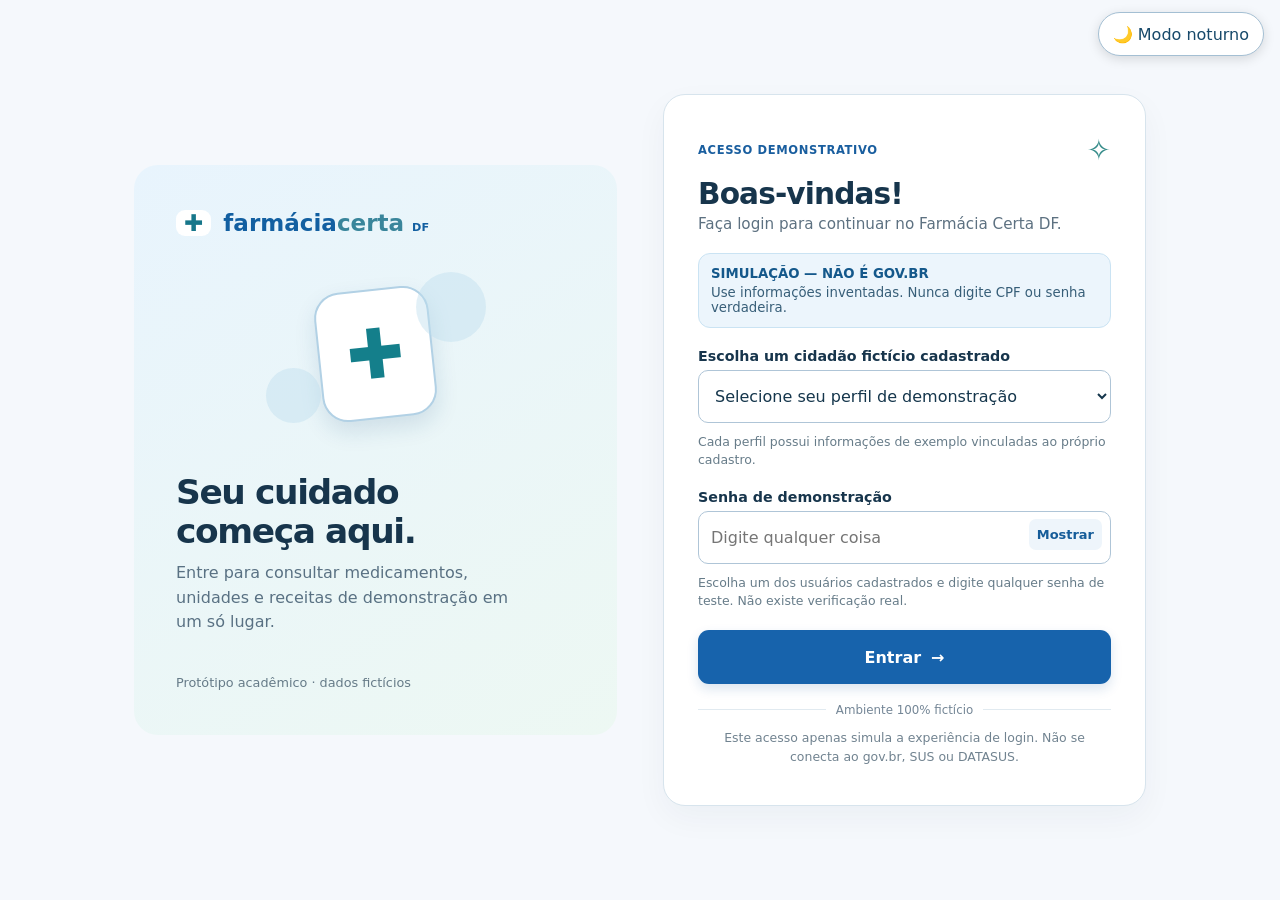
==== login.html @ b00f426e "init: prototipo inicial" ====
<!doctype html>
<html lang="pt-BR">

<head>
    <meta charset="utf-8">
    <meta name="viewport" content="width=device-width, initial-scale=1, viewport-fit=cover">
    <meta name="theme-color" content="#f5f8fc">
    <title>Entrar | Farmácia Certa DF</title>
    <link rel="stylesheet" href="login.css">
</head>

<body><button class="login-theme-toggle theme-toggle" id="theme-toggle" type="button" aria-label="Ativar modo noturno"
        aria-pressed="false">🌙 Modo noturno</button>
    <main class="shell">
        <div class="intro">
            <div class="brand"><span class="plus">✚</span> farmácia<span class="light">certa</span> <small>DF</small>
            </div>
            <div class="hero-illustration" aria-hidden="true"><span>✚</span>
                <div class="bubble bubble-a"></div>
                <div class="bubble bubble-b"></div>
            </div>
            <h1>Seu cuidado começa aqui.</h1>
            <p>Entre para consultar medicamentos, unidades e receitas de demonstração em um só lugar.</p>
            <div class="intro-foot">Protótipo acadêmico · dados fictícios</div>
        </div>
        <section class="login-card" aria-labelledby="title">
            <div class="topline"><span class="step">ACESSO DEMONSTRATIVO</span><span class="shield"
                    aria-hidden="true">✧</span></div>
            <h2 id="title">Boas-vindas!</h2>
            <p class="subtitle">Faça login para continuar no Farmácia Certa DF.</p>
            <div class="warning"><strong>SIMULAÇÃO — NÃO É GOV.BR</strong><span>Use informações inventadas. Nunca digite
                    CPF ou senha verdadeira.</span></div>
            <form id="demo-login"><label for="profile">Escolha um cidadão fictício cadastrado</label><select
                    id="profile" name="profile" required>
                    <option value="">Selecione seu perfil de demonstração</option>
                </select>
                <p class="hint">Cada perfil possui informações de exemplo vinculadas ao próprio cadastro.</p><label
                    for="password">Senha de demonstração</label>
                <div class="password-field"><input id="password" name="password" type="password"
                        placeholder="Digite qualquer coisa" autocomplete="off" required maxlength="80"><button
                        type="button" id="toggle" aria-label="Mostrar senha" aria-pressed="false">Mostrar</button></div>
                <p class="hint">Escolha um dos usuários cadastrados e digite qualquer senha de teste. Não existe
                    verificação real.</p><button type="submit" class="submit" id="enter">Entrar <span
                        aria-hidden="true">→</span></button>
                <p id="feedback" role="status" aria-live="polite" class="feedback"></p>
            </form>
            <div class="divider"><span>Ambiente 100% fictício</span></div>
            <p class="bottom">Este acesso apenas simula a experiência de login. Não se conecta ao gov.br, SUS ou
                DATASUS.</p>
        </section>
    </main>
    <script src="theme.js"></script>
    <script src="data.js"></script>
    <script src="login.js"></script>
</body>

</html>
---- login.css ----
*{box-sizing:border-box}html{font-family:system-ui,-apple-system,"Segoe UI",sans-serif;color:#17354c}body{margin:0;background:#f5f8fc;min-height:100svh}button,input{font:inherit}button{cursor:pointer}button:focus-visible,input:focus-visible{outline:3px solid #efa71b;outline-offset:3px}.shell{max-width:1080px;margin:0 auto;min-height:100svh;display:grid;grid-template-columns:1fr 1fr;align-items:center;gap:46px;padding:34px}.intro{min-height:570px;border-radius:24px;background:linear-gradient(150deg,#e8f4fd,#edf8f3);padding:42px;display:flex;flex-direction:column;justify-content:center;position:relative;overflow:hidden}.brand{font-size:1.44rem;font-weight:800;color:#125fa1}.brand .light{color:#39859b}.brand small{font-size:.7rem}.plus{display:inline-block;background:white;color:#16768a;border-radius:9px;padding:0 8px;margin-right:4px}.hero-illustration{height:185px;display:grid;place-items:center;position:relative;margin:26px auto 6px;width:220px}.hero-illustration>span{display:grid;place-items:center;background:#fff;border:2px solid #b2d1e5;border-radius:26px;height:130px;width:115px;box-shadow:0 10px 22px #0e4b7420;color:#147f8b;font-size:4.3rem;transform:rotate(-6deg)}.bubble{position:absolute;background:#bddcec70;border-radius:50%;z-index:0}.bubble-a{height:55px;width:55px;left:0;bottom:24px}.bubble-b{height:70px;width:70px;right:0;top:10px}.intro h1{font-size:2.15rem;letter-spacing:-.04em;line-height:1.15;margin:20px 0 9px;max-width:340px}.intro p{color:#597183;max-width:340px;margin:0;line-height:1.55}.intro-foot{font-size:.8rem;color:#667b88;margin-top:40px}.login-card{background:#fff;padding:38px 34px;border:1px solid #d7e4ed;border-radius:22px;box-shadow:0 12px 32px #17354c0b}.topline{display:flex;align-items:center;justify-content:space-between}.step{color:#195e9f;font-weight:800;font-size:.72rem;letter-spacing:.055em}.shield{font-size:1.8rem;color:#368c8a}.login-card h2{font-size:1.85rem;letter-spacing:-.03em;margin:10px 0 4px}.subtitle{color:#5d7181;margin:0 0 20px;font-size:.95rem}.warning{background:#ecf5fc;border:1px solid #cae3f3;padding:12px;border-radius:12px;display:grid;gap:4px;font-size:.83rem;color:#375e78;margin-bottom:20px}.warning strong{color:#14588b}label{display:block;font-size:.89rem;font-weight:700;margin:15px 0 6px}input{width:100%;min-height:53px;border:1.5px solid #afc5d7;border-radius:10px;padding:12px;background:#fff;color:#15364c;font-size:1rem}.password-field{position:relative}.password-field input{padding-right:95px}.password-field button{position:absolute;right:9px;top:8px;border:none;color:#155c99;background:#eef5fb;border-radius:7px;padding:8px;font-size:.81rem;font-weight:700}.hint{font-size:.78rem;color:#677c89;line-height:1.45;margin:10px 0 20px}.submit{width:100%;border:0;background:#1763ac;color:white;min-height:54px;border-radius:11px;font-weight:800;display:flex;align-items:center;justify-content:center;gap:10px;box-shadow:0 5px 12px #175b9e28}.submit:hover{background:#0d4f91}.submit:disabled{opacity:.7}.feedback{font-size:.88rem;color:#197446;min-height:0;margin:8px 0 0}.divider{border-top:1px solid #e1eaf0;text-align:center;margin-top:25px}.divider span{font-size:.74rem;color:#748696;background:white;padding:0 10px;position:relative;top:-11px}.bottom{text-align:center;color:#718390;font-size:.78rem;line-height:1.5;margin:0}@media(max-width:740px){.shell{padding:0;gap:0;display:flex;flex-direction:column;min-height:100svh}.intro{border-radius:0 0 24px 24px;min-height:0;padding:20px 24px 25px;width:100%}.brand{font-size:1.18rem}.hero-illustration{display:none}.intro h1{font-size:1.35rem;margin:18px 0 6px}.intro p{font-size:.85rem;max-width:none}.intro-foot{display:none}.login-card{border:none;border-radius:24px 24px 0 0;box-shadow:none;padding:25px 23px 40px;margin-top:-8px;width:100%;flex:1}.login-card h2{font-size:1.55rem}.subtitle{font-size:.89rem}.warning{font-size:.78rem}input{font-size:16px}}@media(max-width:360px){.intro{padding:18px}.login-card{padding:22px 17px}}
select{width:100%;min-height:53px;border:1.5px solid #afc5d7;border-radius:10px;padding:12px;background:#fff;color:#15364c;font:inherit;font-size:16px}select:focus-visible{outline:3px solid #efa71b;outline-offset:3px}

.login-theme-toggle{position:fixed;right:16px;top:12px;z-index:10;border:1px solid #a4bfd3;background:#fff;color:#17496a;border-radius:28px;padding:10px 14px;min-height:44px;box-shadow:0 3px 12px #0002}
html[data-theme="dark"]{color-scheme:dark}html[data-theme="dark"] body{background:#0b1623;color:#e9f2ff}html[data-theme="dark"] .intro{background:linear-gradient(150deg,#183650,#153e38);color:#e9f2ff}html[data-theme="dark"] .login-card{background:#16283a;color:#e9f2ff;border-color:#345066}html[data-theme="dark"] .subtitle,html[data-theme="dark"] .hint,html[data-theme="dark"] .bottom{color:#bbcede}html[data-theme="dark"] select,html[data-theme="dark"] input{background:#0f2334;color:#e9f2ff;border-color:#567189}html[data-theme="dark"] .warning{background:#493b21;color:#ffe6ac;border-color:#90713d}html[data-theme="dark"] .login-theme-toggle{background:#1a3349;color:#e9f2ff;border-color:#55718a}
@media(max-width:700px){.login-theme-toggle{top:8px;right:10px;font-size:.8rem;padding:8px 10px}.shell{padding-top:56px}}
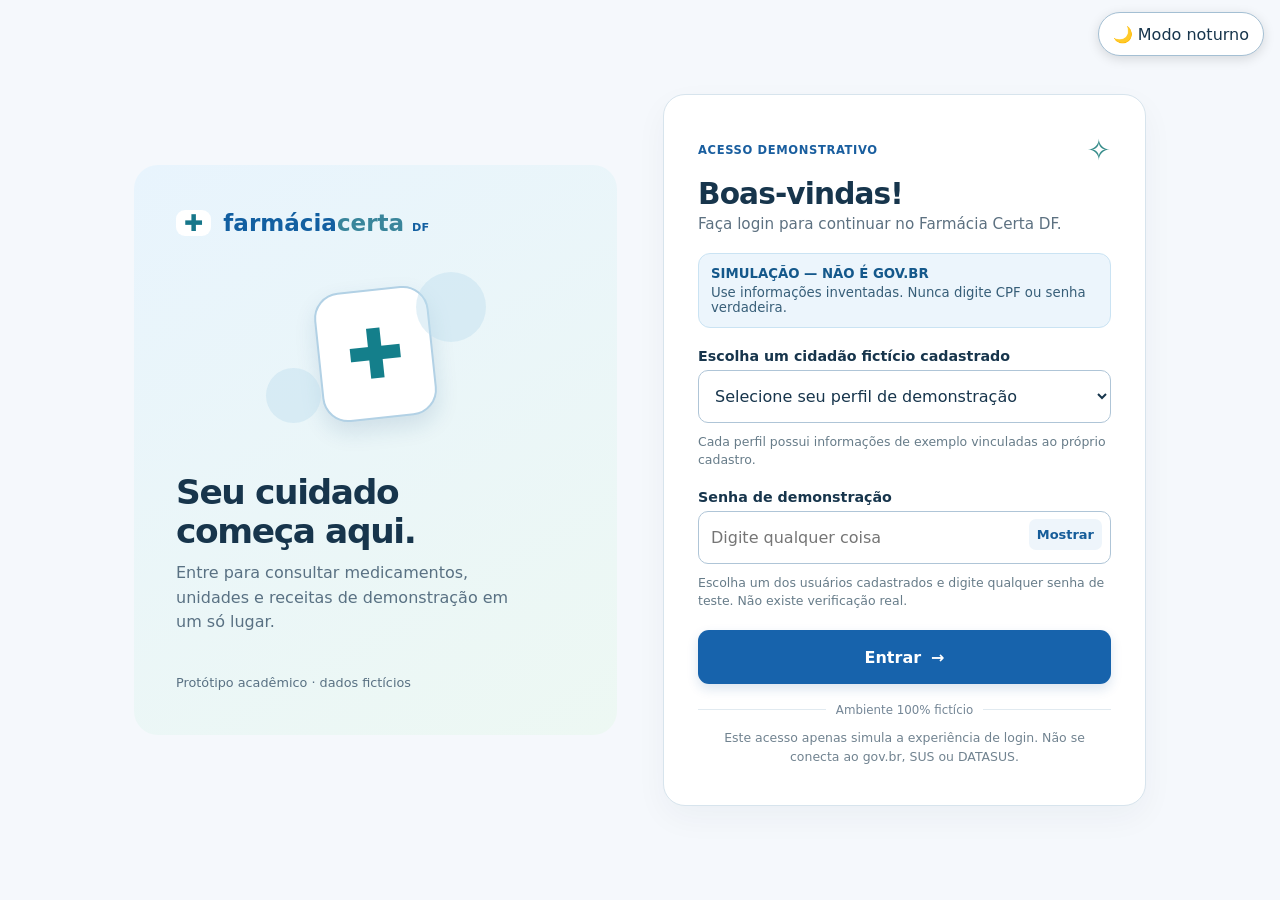
==== commit 906f2790: "style: atualiza botões ao modo noturno" ====
--- a/login.html
+++ b/login.html
@@ -1,57 +1,119 @@
 <!doctype html>
 <html lang="pt-BR">
+  <head>
+    <meta charset="utf-8" />
+    <meta
+      name="viewport"
+      content="width=device-width, initial-scale=1, viewport-fit=cover"
+    />
+    <meta name="theme-color" content="#ffffff" />
+    <title>Entrar | Farmácia Certa DF</title>
+    <script>
+      (() => {
+        try {
+          const theme =
+            localStorage.getItem("fcdf-theme") === "dark" ? "dark" : "light";
+          document.documentElement.dataset.theme = theme;
+          document.documentElement.style.colorScheme = theme;
+        } catch (e) {}
+      })();
+    </script>
+    <link rel="stylesheet" href="login.css" />
+  </head>
 
-<head>
-    <meta charset="utf-8">
-    <meta name="viewport" content="width=device-width, initial-scale=1, viewport-fit=cover">
-    <meta name="theme-color" content="#f5f8fc">
-    <title>Entrar | Farmácia Certa DF</title>
-    <link rel="stylesheet" href="login.css">
-</head>
-
-<body><button class="login-theme-toggle theme-toggle" id="theme-toggle" type="button" aria-label="Ativar modo noturno"
-        aria-pressed="false">🌙 Modo noturno</button>
+  <body>
+    <button
+      class="login-theme-toggle theme-toggle"
+      id="theme-toggle"
+      type="button"
+      aria-label="Ativar modo noturno"
+      aria-pressed="false"
+    >
+      🌙 Modo noturno
+    </button>
     <main class="shell">
-        <div class="intro">
-            <div class="brand"><span class="plus">✚</span> farmácia<span class="light">certa</span> <small>DF</small>
-            </div>
-            <div class="hero-illustration" aria-hidden="true"><span>✚</span>
-                <div class="bubble bubble-a"></div>
-                <div class="bubble bubble-b"></div>
-            </div>
-            <h1>Seu cuidado começa aqui.</h1>
-            <p>Entre para consultar medicamentos, unidades e receitas de demonstração em um só lugar.</p>
-            <div class="intro-foot">Protótipo acadêmico · dados fictícios</div>
+      <div class="intro">
+        <div class="brand">
+          <span class="plus">✚</span> farmácia<span class="light">certa</span>
+          <small>DF</small>
         </div>
-        <section class="login-card" aria-labelledby="title">
-            <div class="topline"><span class="step">ACESSO DEMONSTRATIVO</span><span class="shield"
-                    aria-hidden="true">✧</span></div>
-            <h2 id="title">Boas-vindas!</h2>
-            <p class="subtitle">Faça login para continuar no Farmácia Certa DF.</p>
-            <div class="warning"><strong>SIMULAÇÃO — NÃO É GOV.BR</strong><span>Use informações inventadas. Nunca digite
-                    CPF ou senha verdadeira.</span></div>
-            <form id="demo-login"><label for="profile">Escolha um cidadão fictício cadastrado</label><select
-                    id="profile" name="profile" required>
-                    <option value="">Selecione seu perfil de demonstração</option>
-                </select>
-                <p class="hint">Cada perfil possui informações de exemplo vinculadas ao próprio cadastro.</p><label
-                    for="password">Senha de demonstração</label>
-                <div class="password-field"><input id="password" name="password" type="password"
-                        placeholder="Digite qualquer coisa" autocomplete="off" required maxlength="80"><button
-                        type="button" id="toggle" aria-label="Mostrar senha" aria-pressed="false">Mostrar</button></div>
-                <p class="hint">Escolha um dos usuários cadastrados e digite qualquer senha de teste. Não existe
-                    verificação real.</p><button type="submit" class="submit" id="enter">Entrar <span
-                        aria-hidden="true">→</span></button>
-                <p id="feedback" role="status" aria-live="polite" class="feedback"></p>
-            </form>
-            <div class="divider"><span>Ambiente 100% fictício</span></div>
-            <p class="bottom">Este acesso apenas simula a experiência de login. Não se conecta ao gov.br, SUS ou
-                DATASUS.</p>
-        </section>
+        <div class="hero-illustration" aria-hidden="true">
+          <span>✚</span>
+          <div class="bubble bubble-a"></div>
+          <div class="bubble bubble-b"></div>
+        </div>
+        <h1>Seu cuidado começa aqui.</h1>
+        <p>
+          Entre para consultar medicamentos, unidades e receitas de demonstração
+          em um só lugar.
+        </p>
+        <div class="intro-foot">Protótipo acadêmico · dados fictícios</div>
+      </div>
+      <section class="login-card" aria-labelledby="title">
+        <div class="topline">
+          <span class="step">ACESSO DEMONSTRATIVO</span
+          ><span class="shield" aria-hidden="true">✧</span>
+        </div>
+        <h2 id="title">Boas-vindas!</h2>
+        <p class="subtitle">Faça login para continuar no Farmácia Certa DF.</p>
+        <div class="warning">
+          <strong>SIMULAÇÃO — NÃO É GOV.BR</strong
+          ><span
+            >Use informações inventadas. Nunca digite CPF ou senha
+            verdadeira.</span
+          >
+        </div>
+        <form id="demo-login">
+          <label for="profile">Escolha um cidadão fictício cadastrado</label
+          ><select id="profile" name="profile" required>
+            <option value="">Selecione seu perfil de demonstração</option>
+          </select>
+          <p class="hint">
+            Cada perfil possui informações de exemplo vinculadas ao próprio
+            cadastro.
+          </p>
+          <label for="password">Senha de demonstração</label>
+          <div class="password-field">
+            <input
+              id="password"
+              name="password"
+              type="password"
+              placeholder="Digite qualquer coisa"
+              autocomplete="off"
+              required
+              maxlength="80"
+            /><button
+              type="button"
+              id="toggle"
+              aria-label="Mostrar senha"
+              aria-pressed="false"
+            >
+              Mostrar
+            </button>
+          </div>
+          <p class="hint">
+            Escolha um dos usuários cadastrados e digite qualquer senha de
+            teste. Não existe verificação real.
+          </p>
+          <button type="submit" class="submit" id="enter">
+            Entrar <span aria-hidden="true">→</span>
+          </button>
+          <p
+            id="feedback"
+            role="status"
+            aria-live="polite"
+            class="feedback"
+          ></p>
+        </form>
+        <div class="divider"><span>Ambiente 100% fictício</span></div>
+        <p class="bottom">
+          Este acesso apenas simula a experiência de login. Não se conecta ao
+          gov.br, SUS ou DATASUS.
+        </p>
+      </section>
     </main>
     <script src="theme.js"></script>
     <script src="data.js"></script>
     <script src="login.js"></script>
-</body>
-
-</html>+  </body>
+</html>
--- a/login.css
+++ b/login.css
@@ -1,6 +1,416 @@
-*{box-sizing:border-box}html{font-family:system-ui,-apple-system,"Segoe UI",sans-serif;color:#17354c}body{margin:0;background:#f5f8fc;min-height:100svh}button,input{font:inherit}button{cursor:pointer}button:focus-visible,input:focus-visible{outline:3px solid #efa71b;outline-offset:3px}.shell{max-width:1080px;margin:0 auto;min-height:100svh;display:grid;grid-template-columns:1fr 1fr;align-items:center;gap:46px;padding:34px}.intro{min-height:570px;border-radius:24px;background:linear-gradient(150deg,#e8f4fd,#edf8f3);padding:42px;display:flex;flex-direction:column;justify-content:center;position:relative;overflow:hidden}.brand{font-size:1.44rem;font-weight:800;color:#125fa1}.brand .light{color:#39859b}.brand small{font-size:.7rem}.plus{display:inline-block;background:white;color:#16768a;border-radius:9px;padding:0 8px;margin-right:4px}.hero-illustration{height:185px;display:grid;place-items:center;position:relative;margin:26px auto 6px;width:220px}.hero-illustration>span{display:grid;place-items:center;background:#fff;border:2px solid #b2d1e5;border-radius:26px;height:130px;width:115px;box-shadow:0 10px 22px #0e4b7420;color:#147f8b;font-size:4.3rem;transform:rotate(-6deg)}.bubble{position:absolute;background:#bddcec70;border-radius:50%;z-index:0}.bubble-a{height:55px;width:55px;left:0;bottom:24px}.bubble-b{height:70px;width:70px;right:0;top:10px}.intro h1{font-size:2.15rem;letter-spacing:-.04em;line-height:1.15;margin:20px 0 9px;max-width:340px}.intro p{color:#597183;max-width:340px;margin:0;line-height:1.55}.intro-foot{font-size:.8rem;color:#667b88;margin-top:40px}.login-card{background:#fff;padding:38px 34px;border:1px solid #d7e4ed;border-radius:22px;box-shadow:0 12px 32px #17354c0b}.topline{display:flex;align-items:center;justify-content:space-between}.step{color:#195e9f;font-weight:800;font-size:.72rem;letter-spacing:.055em}.shield{font-size:1.8rem;color:#368c8a}.login-card h2{font-size:1.85rem;letter-spacing:-.03em;margin:10px 0 4px}.subtitle{color:#5d7181;margin:0 0 20px;font-size:.95rem}.warning{background:#ecf5fc;border:1px solid #cae3f3;padding:12px;border-radius:12px;display:grid;gap:4px;font-size:.83rem;color:#375e78;margin-bottom:20px}.warning strong{color:#14588b}label{display:block;font-size:.89rem;font-weight:700;margin:15px 0 6px}input{width:100%;min-height:53px;border:1.5px solid #afc5d7;border-radius:10px;padding:12px;background:#fff;color:#15364c;font-size:1rem}.password-field{position:relative}.password-field input{padding-right:95px}.password-field button{position:absolute;right:9px;top:8px;border:none;color:#155c99;background:#eef5fb;border-radius:7px;padding:8px;font-size:.81rem;font-weight:700}.hint{font-size:.78rem;color:#677c89;line-height:1.45;margin:10px 0 20px}.submit{width:100%;border:0;background:#1763ac;color:white;min-height:54px;border-radius:11px;font-weight:800;display:flex;align-items:center;justify-content:center;gap:10px;box-shadow:0 5px 12px #175b9e28}.submit:hover{background:#0d4f91}.submit:disabled{opacity:.7}.feedback{font-size:.88rem;color:#197446;min-height:0;margin:8px 0 0}.divider{border-top:1px solid #e1eaf0;text-align:center;margin-top:25px}.divider span{font-size:.74rem;color:#748696;background:white;padding:0 10px;position:relative;top:-11px}.bottom{text-align:center;color:#718390;font-size:.78rem;line-height:1.5;margin:0}@media(max-width:740px){.shell{padding:0;gap:0;display:flex;flex-direction:column;min-height:100svh}.intro{border-radius:0 0 24px 24px;min-height:0;padding:20px 24px 25px;width:100%}.brand{font-size:1.18rem}.hero-illustration{display:none}.intro h1{font-size:1.35rem;margin:18px 0 6px}.intro p{font-size:.85rem;max-width:none}.intro-foot{display:none}.login-card{border:none;border-radius:24px 24px 0 0;box-shadow:none;padding:25px 23px 40px;margin-top:-8px;width:100%;flex:1}.login-card h2{font-size:1.55rem}.subtitle{font-size:.89rem}.warning{font-size:.78rem}input{font-size:16px}}@media(max-width:360px){.intro{padding:18px}.login-card{padding:22px 17px}}
-select{width:100%;min-height:53px;border:1.5px solid #afc5d7;border-radius:10px;padding:12px;background:#fff;color:#15364c;font:inherit;font-size:16px}select:focus-visible{outline:3px solid #efa71b;outline-offset:3px}
+* {
+  box-sizing: border-box;
+}
+html {
+  font-family:
+    system-ui,
+    -apple-system,
+    "Segoe UI",
+    sans-serif;
+  color: var(--login-text);
+  color-scheme: light;
+  --login-text: #17354c;
+  --login-muted: #597183;
+  --login-surface: #ffffff;
+  --login-field: #ffffff;
+  --login-line: #d7e4ed;
+  --login-focus: #efa71b;
+  --login-button-text: #ffffff;
+  --login-button-surface: #eef5fb;
+  --login-divider: #e1eaf0;
+  --login-bg: #f5f8fc;
+}
+body {
+  margin: 0;
+  background: var(--login-bg);
+  min-height: 100svh;
+}
+button,
+input {
+  font: inherit;
+}
+button {
+  cursor: pointer;
+}
+button:focus-visible,
+input:focus-visible {
+  outline: 3px solid var(--login-focus);
+  outline-offset: 3px;
+}
+.shell {
+  max-width: 1080px;
+  margin: 0 auto;
+  min-height: 100svh;
+  display: grid;
+  grid-template-columns: 1fr 1fr;
+  align-items: center;
+  gap: 46px;
+  padding: 34px;
+}
+.intro {
+  min-height: 570px;
+  border-radius: 24px;
+  background: linear-gradient(150deg, #e8f4fd, #edf8f3);
+  padding: 42px;
+  display: flex;
+  flex-direction: column;
+  justify-content: center;
+  position: relative;
+  overflow: hidden;
+}
+.brand {
+  font-size: 1.44rem;
+  font-weight: 800;
+  color: #125fa1;
+}
+.brand .light {
+  color: #39859b;
+}
+.brand small {
+  font-size: 0.7rem;
+}
+.plus {
+  display: inline-block;
+  background: var(--login-surface);
+  color: #16768a;
+  border-radius: 9px;
+  padding: 0 8px;
+  margin-right: 4px;
+}
+.hero-illustration {
+  height: 185px;
+  display: grid;
+  place-items: center;
+  position: relative;
+  margin: 26px auto 6px;
+  width: 220px;
+}
+.hero-illustration > span {
+  display: grid;
+  place-items: center;
+  background: var(--login-surface);
+  border: 2px solid #b2d1e5;
+  border-radius: 26px;
+  height: 130px;
+  width: 115px;
+  box-shadow: 0 10px 22px #0e4b7420;
+  color: #147f8b;
+  font-size: 4.3rem;
+  transform: rotate(-6deg);
+}
+.bubble {
+  position: absolute;
+  background: #bddcec70;
+  border-radius: 50%;
+  z-index: 0;
+}
+.bubble-a {
+  height: 55px;
+  width: 55px;
+  left: 0;
+  bottom: 24px;
+}
+.bubble-b {
+  height: 70px;
+  width: 70px;
+  right: 0;
+  top: 10px;
+}
+.intro h1 {
+  font-size: 2.15rem;
+  letter-spacing: -0.04em;
+  line-height: 1.15;
+  margin: 20px 0 9px;
+  max-width: 340px;
+}
+.intro p {
+  color: var(--login-muted);
+  max-width: 340px;
+  margin: 0;
+  line-height: 1.55;
+}
+.intro-foot {
+  font-size: 0.8rem;
+  color: var(--login-muted);
+  margin-top: 40px;
+}
+.login-card {
+  background: var(--login-surface);
+  padding: 38px 34px;
+  border: 1px solid var(--login-line);
+  border-radius: 22px;
+  box-shadow: 0 12px 32px #17354c0b;
+}
+.topline {
+  display: flex;
+  align-items: center;
+  justify-content: space-between;
+}
+.step {
+  color: #195e9f;
+  font-weight: 800;
+  font-size: 0.72rem;
+  letter-spacing: 0.055em;
+}
+.shield {
+  font-size: 1.8rem;
+  color: #368c8a;
+}
+.login-card h2 {
+  font-size: 1.85rem;
+  letter-spacing: -0.03em;
+  margin: 10px 0 4px;
+}
+.subtitle {
+  color: #5d7181;
+  margin: 0 0 20px;
+  font-size: 0.95rem;
+}
+.warning {
+  background: #ecf5fc;
+  border: 1px solid #cae3f3;
+  padding: 12px;
+  border-radius: 12px;
+  display: grid;
+  gap: 4px;
+  font-size: 0.83rem;
+  color: #375e78;
+  margin-bottom: 20px;
+}
+.warning strong {
+  color: #14588b;
+}
+label {
+  display: block;
+  font-size: 0.89rem;
+  font-weight: 700;
+  margin: 15px 0 6px;
+}
+input {
+  width: 100%;
+  min-height: 53px;
+  border: 1.5px solid #afc5d7;
+  border-radius: 10px;
+  padding: 12px;
+  background: var(--login-field);
+  color: var(--login-text);
+  font-size: 1rem;
+}
+.password-field {
+  position: relative;
+}
+.password-field input {
+  padding-right: 95px;
+}
+.password-field button {
+  position: absolute;
+  right: 9px;
+  top: 8px;
+  border: none;
+  color: #155c99;
+  background: var(--login-button-surface);
+  border-radius: 7px;
+  padding: 8px;
+  font-size: 0.81rem;
+  font-weight: 700;
+}
+.hint {
+  font-size: 0.78rem;
+  color: #677c89;
+  line-height: 1.45;
+  margin: 10px 0 20px;
+}
+.submit {
+  width: 100%;
+  border: 0;
+  background: #1763ac;
+  color: var(--login-button-text);
+  min-height: 54px;
+  border-radius: 11px;
+  font-weight: 800;
+  display: flex;
+  align-items: center;
+  justify-content: center;
+  gap: 10px;
+  box-shadow: 0 5px 12px #175b9e28;
+}
+.submit:hover {
+  background: #0d4f91;
+}
+.submit:disabled {
+  opacity: 0.7;
+}
+.feedback {
+  font-size: 0.88rem;
+  color: #197446;
+  min-height: 0;
+  margin: 8px 0 0;
+}
+.divider {
+  border-top: 1px solid var(--login-divider);
+  text-align: center;
+  margin-top: 25px;
+}
+.divider span {
+  font-size: 0.74rem;
+  color: #748696;
+  background: var(--login-surface);
+  padding: 0 10px;
+  position: relative;
+  top: -11px;
+}
+.bottom {
+  text-align: center;
+  color: #718390;
+  font-size: 0.78rem;
+  line-height: 1.5;
+  margin: 0;
+}
+@media (max-width: 740px) {
+  .shell {
+    padding: 0;
+    gap: 0;
+    display: flex;
+    flex-direction: column;
+    min-height: 100svh;
+  }
+  .intro {
+    border-radius: 0 0 24px 24px;
+    min-height: 0;
+    padding: 20px 24px 25px;
+    width: 100%;
+  }
+  .brand {
+    font-size: 1.18rem;
+  }
+  .hero-illustration {
+    display: none;
+  }
+  .intro h1 {
+    font-size: 1.35rem;
+    margin: 18px 0 6px;
+  }
+  .intro p {
+    font-size: 0.85rem;
+    max-width: none;
+  }
+  .intro-foot {
+    display: none;
+  }
+  .login-card {
+    border: none;
+    border-radius: 24px 24px 0 0;
+    box-shadow: none;
+    padding: 25px 23px 40px;
+    margin-top: -8px;
+    width: 100%;
+    flex: 1;
+  }
+  .login-card h2 {
+    font-size: 1.55rem;
+  }
+  .subtitle {
+    font-size: 0.89rem;
+  }
+  .warning {
+    font-size: 0.78rem;
+  }
+  input {
+    font-size: 16px;
+  }
+}
+@media (max-width: 360px) {
+  .intro {
+    padding: 18px;
+  }
+  .login-card {
+    padding: 22px 17px;
+  }
+}
+select {
+  width: 100%;
+  min-height: 53px;
+  border: 1.5px solid #afc5d7;
+  border-radius: 10px;
+  padding: 12px;
+  background: var(--login-field);
+  color: var(--login-text);
+  font: inherit;
+  font-size: 16px;
+}
+select:focus-visible {
+  outline: 3px solid var(--login-focus);
+  outline-offset: 3px;
+}
 
-.login-theme-toggle{position:fixed;right:16px;top:12px;z-index:10;border:1px solid #a4bfd3;background:#fff;color:#17496a;border-radius:28px;padding:10px 14px;min-height:44px;box-shadow:0 3px 12px #0002}
-html[data-theme="dark"]{color-scheme:dark}html[data-theme="dark"] body{background:#0b1623;color:#e9f2ff}html[data-theme="dark"] .intro{background:linear-gradient(150deg,#183650,#153e38);color:#e9f2ff}html[data-theme="dark"] .login-card{background:#16283a;color:#e9f2ff;border-color:#345066}html[data-theme="dark"] .subtitle,html[data-theme="dark"] .hint,html[data-theme="dark"] .bottom{color:#bbcede}html[data-theme="dark"] select,html[data-theme="dark"] input{background:#0f2334;color:#e9f2ff;border-color:#567189}html[data-theme="dark"] .warning{background:#493b21;color:#ffe6ac;border-color:#90713d}html[data-theme="dark"] .login-theme-toggle{background:#1a3349;color:#e9f2ff;border-color:#55718a}
-@media(max-width:700px){.login-theme-toggle{top:8px;right:10px;font-size:.8rem;padding:8px 10px}.shell{padding-top:56px}}
+.login-theme-toggle {
+  position: fixed;
+  right: 16px;
+  top: 12px;
+  z-index: 10;
+  border: 1px solid #a4bfd3;
+  background: var(--login-surface);
+  color: var(--login-text);
+  border-radius: 28px;
+  padding: 10px 14px;
+  min-height: 44px;
+  box-shadow: 0 3px 12px #0002;
+}
+html[data-theme="dark"] {
+  --login-text: #e9f2ff;
+  --login-muted: #bbcede;
+  --login-surface: #16283a;
+  --login-field: #0f2334;
+  --login-line: #345066;
+  --login-focus: #ffd166;
+  --login-button-text: #07131f;
+  --login-button-surface: #1a3349;
+  --login-divider: #345066;
+  --login-bg: #0b1623;
+  color-scheme: dark;
+}
+html[data-theme="dark"] body {
+  background: var(--login-bg);
+  color: var(--login-text);
+}
+html[data-theme="dark"] .intro {
+  background: linear-gradient(150deg, #183650, #153e38);
+  color: #e9f2ff;
+}
+html[data-theme="dark"] .login-card {
+  background: var(--login-surface);
+  color: var(--login-text);
+  border-color: var(--login-line);
+}
+html[data-theme="dark"] .subtitle,
+html[data-theme="dark"] .hint,
+html[data-theme="dark"] .bottom {
+  color: var(--login-muted);
+}
+html[data-theme="dark"] select,
+html[data-theme="dark"] input {
+  background: var(--login-field);
+  color: var(--login-text);
+  border-color: #567189;
+}
+html[data-theme="dark"] .warning {
+  background: #493b21;
+  color: #ffe6ac;
+  border-color: #90713d;
+}
+html[data-theme="dark"] .login-theme-toggle {
+  background: #1a3349;
+  color: var(--login-text);
+  border-color: #55718a;
+}
+@media (max-width: 700px) {
+  .login-theme-toggle {
+    top: 8px;
+    right: 10px;
+    font-size: 0.8rem;
+    padding: 8px 10px;
+  }
+  .shell {
+    padding-top: 56px;
+  }
+}
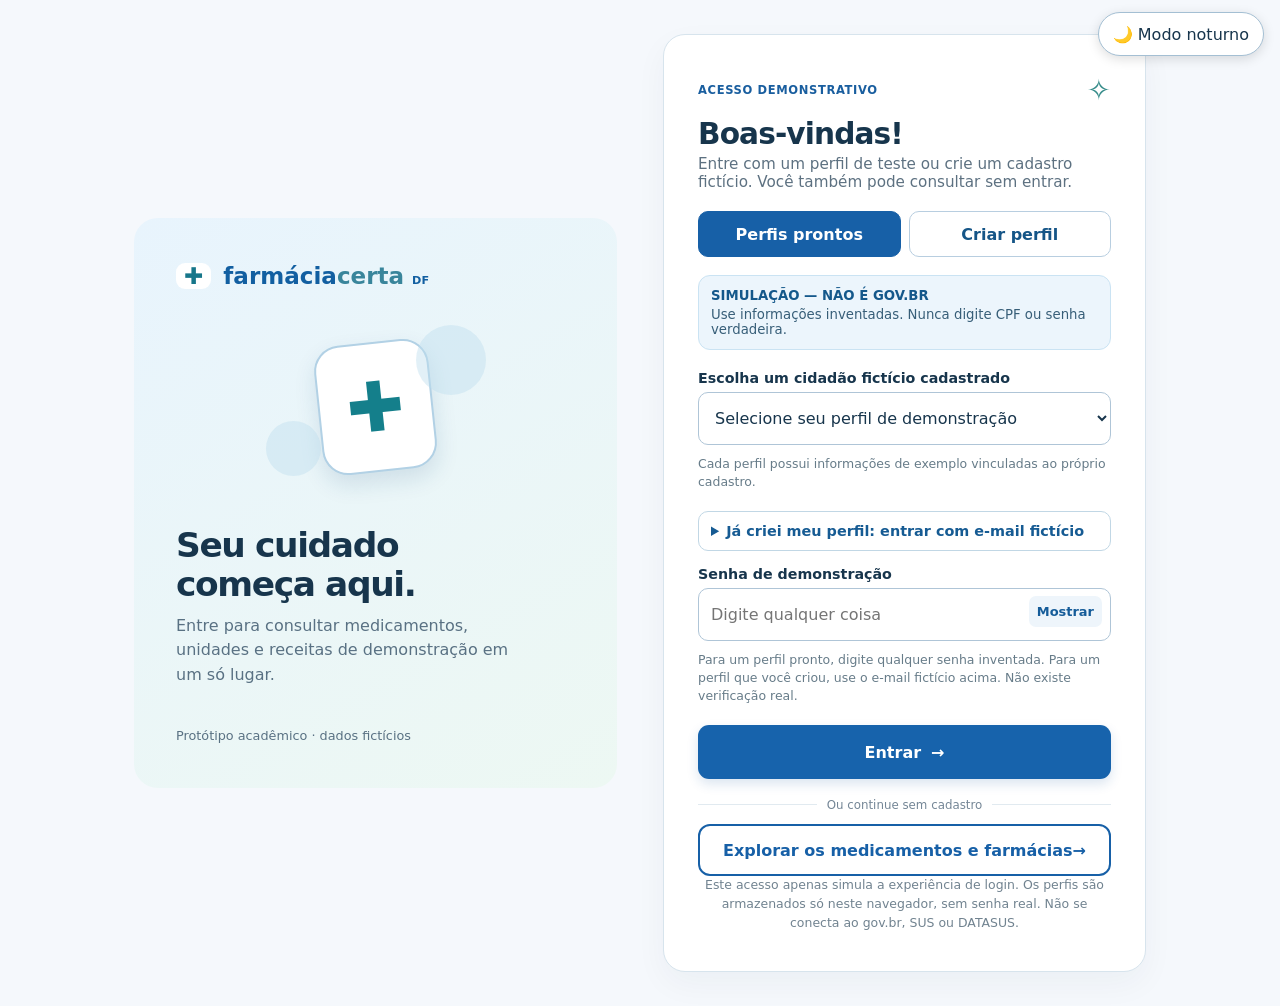
==== commit d1ad1e67: "feat: adiciona mecanicas de funcionalidade e acessibilidade" ====
--- a/login.html
+++ b/login.html
@@ -55,7 +55,11 @@
           ><span class="shield" aria-hidden="true">✧</span>
         </div>
         <h2 id="title">Boas-vindas!</h2>
-        <p class="subtitle">Faça login para continuar no Farmácia Certa DF.</p>
+        <p class="subtitle">Entre com um perfil de teste ou crie um cadastro fictício. Você também pode consultar sem entrar.</p>
+        <div class="access-tabs" role="group" aria-label="Forma de acesso">
+          <button type="button" id="tab-existing" class="tab-selected" aria-pressed="true">Perfis prontos</button>
+          <button type="button" id="tab-new" aria-pressed="false">Criar perfil</button>
+        </div>
         <div class="warning">
           <strong>SIMULAÇÃO — NÃO É GOV.BR</strong
           ><span
@@ -65,13 +69,18 @@
         </div>
         <form id="demo-login">
           <label for="profile">Escolha um cidadão fictício cadastrado</label
-          ><select id="profile" name="profile" required>
+          ><select id="profile" name="profile">
             <option value="">Selecione seu perfil de demonstração</option>
           </select>
           <p class="hint">
             Cada perfil possui informações de exemplo vinculadas ao próprio
             cadastro.
           </p>
+          <details class="email-login"><summary>Já criei meu perfil: entrar com e-mail fictício</summary>
+            <label for="email-login">E-mail usado no cadastro de demonstração</label>
+            <input id="email-login" type="email" placeholder="exemplo@teste.com" autocomplete="off">
+            <p class="hint">O acesso por e-mail não verifica identidade. Use apenas dados inventados.</p>
+          </details>
           <label for="password">Senha de demonstração</label>
           <div class="password-field">
             <input
@@ -80,7 +89,6 @@
               type="password"
               placeholder="Digite qualquer coisa"
               autocomplete="off"
-              required
               maxlength="80"
             /><button
               type="button"
@@ -92,8 +100,8 @@
             </button>
           </div>
           <p class="hint">
-            Escolha um dos usuários cadastrados e digite qualquer senha de
-            teste. Não existe verificação real.
+            Para um perfil pronto, digite qualquer senha inventada.
+            Para um perfil que você criou, use o e-mail fictício acima. Não existe verificação real.
           </p>
           <button type="submit" class="submit" id="enter">
             Entrar <span aria-hidden="true">→</span>
@@ -105,9 +113,21 @@
             class="feedback"
           ></p>
         </form>
-        <div class="divider"><span>Ambiente 100% fictício</span></div>
+        <form id="demo-register" hidden>
+          <label for="register-name">Nome fictício</label>
+          <input id="register-name" type="text" maxlength="70" autocomplete="off" placeholder="Ex.: Maria de Exemplo" required />
+          <label for="register-birth">Data de nascimento de exemplo</label>
+          <input id="register-birth" type="date" required />
+          <label for="register-email">E-mail fictício</label>
+          <input id="register-email" type="email" maxlength="90" autocomplete="off" placeholder="exemplo@teste.com" required />
+          <p class="hint">O site usa a mesma navegação simples para todas as idades.</p>
+          <button type="submit" class="submit">Criar perfil de teste <span aria-hidden="true">→</span></button>
+          <p id="register-feedback" role="status" aria-live="polite" class="feedback"></p>
+        </form>
+        <div class="divider"><span>Ou continue sem cadastro</span></div>
+        <a class="guest-link" href="index.html">Explorar os medicamentos e farmácias <span aria-hidden="true">→</span></a>
         <p class="bottom">
-          Este acesso apenas simula a experiência de login. Não se conecta ao
+          Este acesso apenas simula a experiência de login. Os perfis são armazenados só neste navegador, sem senha real. Não se conecta ao
           gov.br, SUS ou DATASUS.
         </p>
       </section>
--- a/login.css
+++ b/login.css
@@ -414,3 +414,24 @@
     padding-top: 56px;
   }
 }
+/* Cadastro fictício integrado e acesso público sem login */
+.access-tabs { display:grid; grid-template-columns:1fr 1fr; gap:8px; margin:18px 0; }
+.access-tabs button { min-height:46px; background:transparent; color:#155587; border:1px solid #b8cee0; border-radius:10px; font-weight:700; cursor:pointer; }
+.access-tabs .tab-selected { background:#1760a7; color:#fff; border-color:#1760a7; }
+#demo-register label { display:block; margin:14px 0 7px; font-size:.9rem; font-weight:700; }
+#demo-register input { width:100%; display:block; min-height:50px; padding:11px 13px; border:1.5px solid #a9c2d5; border-radius:10px; }
+.guest-link { display:flex; justify-content:center; align-items:center; padding:13px 10px; border:2px solid #1760a7; border-radius:12px; color:#1760a7; text-decoration:none; font-weight:750; text-align:center; min-height:52px; }
+.guest-link:hover { background:#e8f3fc; }
+html[data-theme="dark"] .access-tabs button { color:#a9d9ff; border-color:#6983a1; }
+html[data-theme="dark"] .access-tabs .tab-selected { background:#75bbfa; color:#0b1d2d; }
+html[data-theme="dark"] .guest-link { border-color:#a9d9ff; color:#a9d9ff; }
+html[data-theme="dark"] .guest-link:hover { background:#26394e; }
+html[data-theme="dark"] #demo-register input { background:#102b40; color:#eaf5ff; border-color:#799fba; }
+
+.email-login { margin:12px 0; border:1px solid #c1d7e5; border-radius:10px; padding:11px 12px; }
+.email-login summary { cursor:pointer; font-size:.9rem; font-weight:750; color:#165b93; }
+.email-login label { display:block; margin:14px 0 7px; font-size:.88rem; font-weight:700; }
+.email-login input { width:100%; min-height:46px; border:1.5px solid #a9c2d5; border-radius:10px; padding:10px; }
+html[data-theme="dark"] .email-login { border-color:#7891a6; }
+html[data-theme="dark"] .email-login summary { color:#a9d9ff; }
+html[data-theme="dark"] .email-login input { background:#102b40; color:#eaf5ff; border-color:#799fba; }
